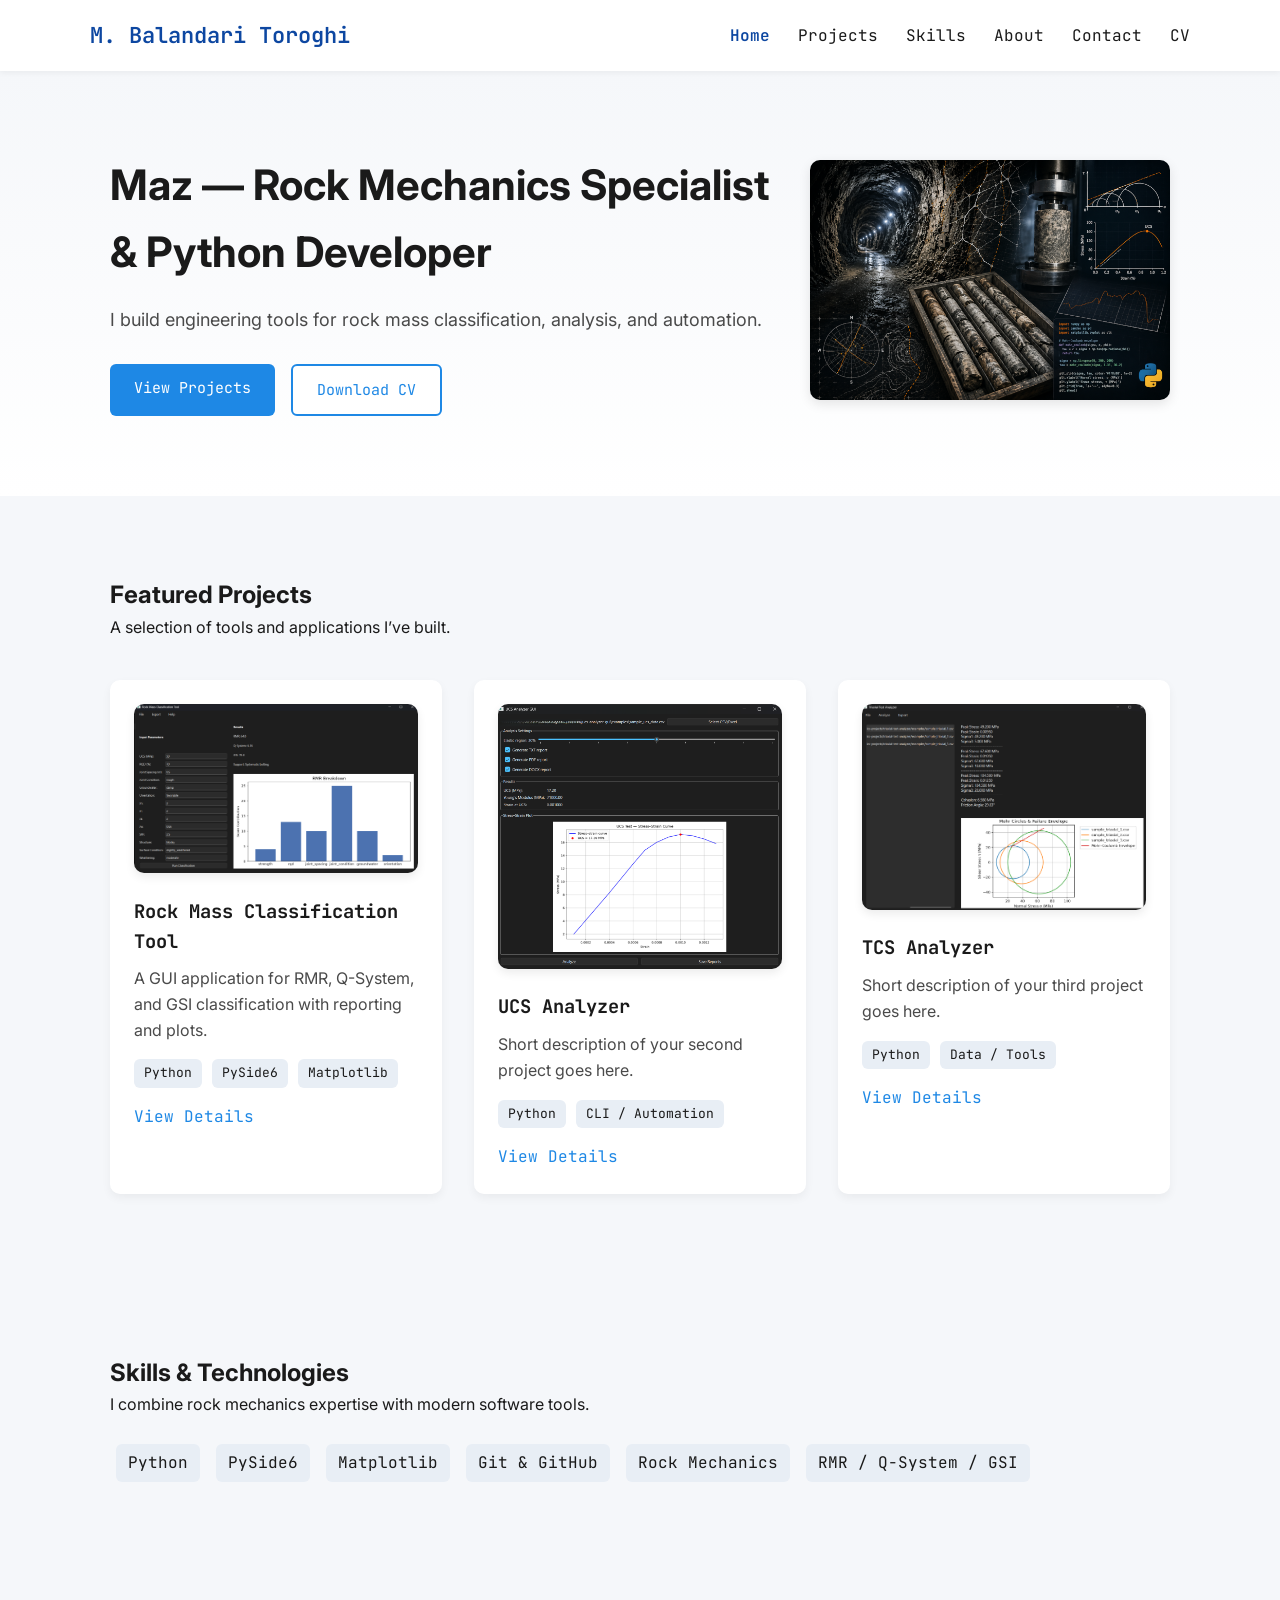
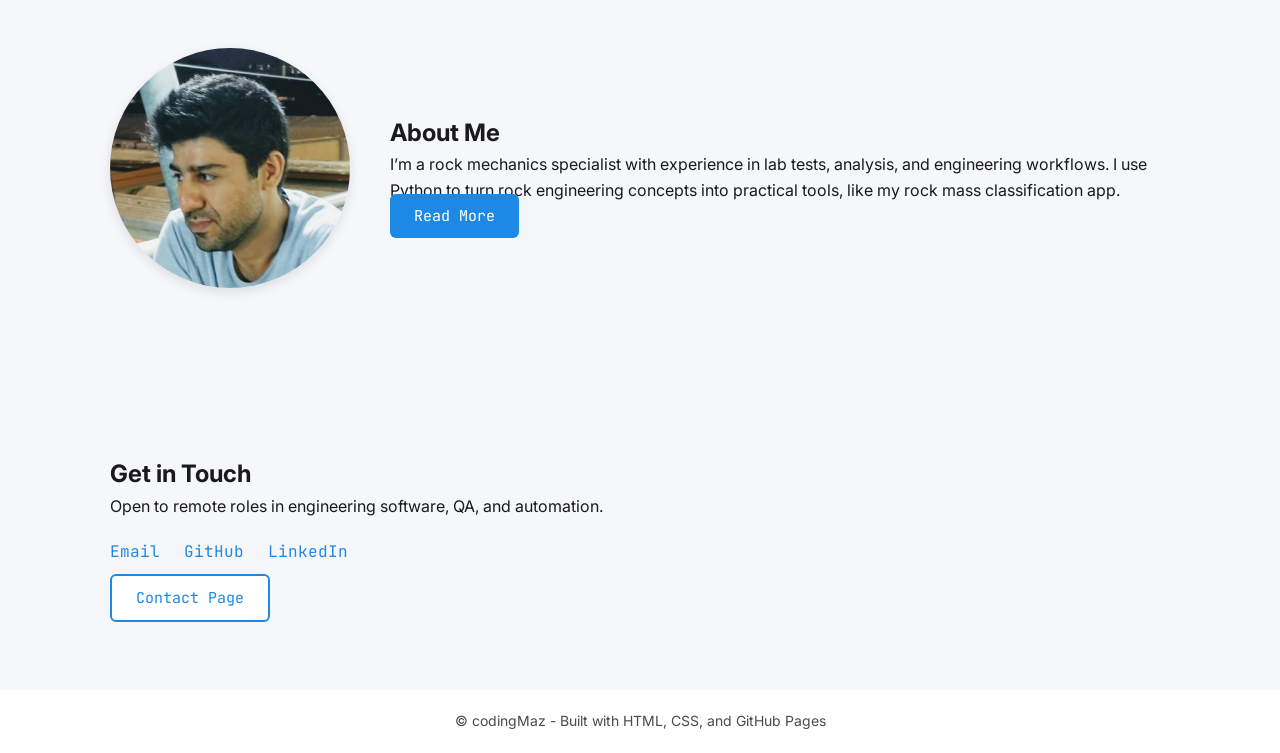
==== index.html @ 4ab01963 "add some imporovemnets" ====
<!DOCTYPE html>
<html lang="en">

<head>
    <meta charset="UTF-8" />
    <title>Maz - Portfolio</title>
    <meta name="viewport" content="width=device-width, initial-scale=1" />
    <meta name="description" content="Rock mechanics specialist & Python developer portfolio." />

    <meta name="author" content="M. Balandari Toroghi">
    <meta name="theme-color" content="#1E88E5">
    <meta property="og:type" content="website">
    <meta property="og:title" content="M. Balandari Toroghi - Portfolio">
    <meta property="og:description" content="Rock mechanics specialist & Python developer.">
    <meta property="og:image" content="assets/img/hero/hero-collage.png">


    <!-- Fonts (you can later move to CSS if you prefer) -->
    <link
        href="https://fonts.googleapis.com/css2?family=Inter:wght@400;600;700&family=JetBrains+Mono:wght@400;600&display=swap"
        rel="stylesheet" />

    <!-- Global stylesheet -->
    <link rel="stylesheet" href="assets/css/style.css" />
</head>

<body>

    <!-- NAVBAR -->
    <header class="navbar">
        <div class="container navbar-content">
            <div class="navbar-logo">M. Balandari Toroghi</div>
            <nav class="navbar-links">
                <a href="#hero" class="active">Home</a>
                <a href="#projects">Projects</a>
                <a href="#skills">Skills</a>
                <a href="#about">About</a>
                <a href="#contact">Contact</a>
                <a href="assets/cv/maz_cv.pdf" class="navbar-cv" target="_blank">CV</a>
            </nav>
        </div>
    </header>

    <main>

        <!-- HERO SECTION -->
        <section id="hero" class="section hero fade-in">
            <div class="container hero-content">
                <div class="hero-text">
                    <h1>Maz — Rock Mechanics Specialist & Python Developer</h1>
                    <p>
                        I build engineering tools for rock mass classification, analysis, and automation.
                    </p>
                    <div class="hero-buttons">
                        <a href="#projects" class="btn btn-primary">View Projects</a>
                        <a href="assets/cv/maz_cv.pdf" class="btn btn-secondary" target="_blank">Download CV</a>
                    </div>
                </div>
                <div class="hero-visual">
                    <img src="assets/img/hero/hero-collage.png" alt="Portfolio Hero Image" class="hero-image">
                </div>
            </div>
        </section>

        <!-- FEATURED PROJECTS -->
        <section id="projects" class="section projects fade-in">
            <div class="container">
                <h2>Featured Projects</h2>
                <p class="section-subtitle">
                    A selection of tools and applications I’ve built.
                </p>

                <div class="projects-grid">
                    <!-- Project 1 -->
                    <article class="project-card">
                        <div class="project-image">
                            <img src="assets/img/projects/rockmass-tool.png" alt="Rock Mass Tool Screenshot">
                        </div>
                        <h3>Rock Mass Classification Tool</h3>
                        <p>
                            A GUI application for RMR, Q-System, and GSI classification with reporting and plots.
                        </p>
                        <div class="project-tags">
                            <span>Python</span>
                            <span>PySide6</span>
                            <span>Matplotlib</span>
                        </div>
                        <a href="projects/rockmass-tool.html" class="project-link">View Details</a>
                    </article>

                    <!-- Project 2 -->
                    <article class="project-card">
                        <div class="project-image">
                            <img src="assets/img/projects/ucs-analyzer.png" alt="UCS Analyzer Screenshot">
                        </div>
                        <h3>UCS Analyzer</h3>
                        <p>
                            Short description of your second project goes here.
                        </p>
                        <div class="project-tags">
                            <span>Python</span>
                            <span>CLI / Automation</span>
                        </div>
                        <a href="projects/ucs-analyzer.html" class="project-link">View Details</a>
                    </article>

                    <!-- Project 3 -->
                    <article class="project-card">
                        <div class="project-image">
                            <img src="assets/img/projects/tcs-analyzer.png" alt="TCS Analyzer Screenshot">
                        </div>
                        <h3>TCS Analyzer</h3>
                        <p>
                            Short description of your third project goes here.
                        </p>
                        <div class="project-tags">
                            <span>Python</span>
                            <span>Data / Tools</span>
                        </div>
                        <a href="projects/tcs-analyzer.html" class="project-link">View Details</a>
                    </article>
                </div>
            </div>
        </section>

        <!-- SKILLS & TECHNOLOGIES -->
        <section id="skills" class="section skills fade-in">
            <div class="container">
                <h2>Skills & Technologies</h2>
                <p class="section-subtitle">
                    I combine rock mechanics expertise with modern software tools.
                </p>
                <div class="skills-tags">
                    <span>Python</span>
                    <span>PySide6</span>
                    <span>Matplotlib</span>
                    <span>Git & GitHub</span>
                    <span>Rock Mechanics</span>
                    <span>RMR / Q-System / GSI</span>
                </div>
            </div>
        </section>

        <!-- ABOUT TEASER -->
        <section id="about" class="section about-teaser fade-in">
            <div class="container about-content">
                <div class="about-photo">
                    <img src="assets/img/profile/profile-photo.png" alt="Maz Profile Photo" class="about-photo-img">
                </div>
                <div class="about-text">
                    <h2>About Me</h2>
                    <p>
                        I’m a rock mechanics specialist with experience in lab tests, analysis, and engineering
                        workflows.
                        I use Python to turn rock engineering concepts into practical tools, like my rock mass
                        classification app.
                    </p>
                    <a href="about/index.html" class="btn btn-primary">Read More</a>
                </div>
            </div>
        </section>

        <!-- CONTACT TEASER -->
        <section id="contact" class="section contact-teaser fade-in">
            <div class="container">
                <h2>Get in Touch</h2>
                <p>
                    Open to remote roles in engineering software, QA, and automation.
                </p>
                <div class="contact-links">
                    <a href="mailto:your.email@example.com">Email</a>
                    <a href="https://github.com/YOUR_USERNAME" target="_blank">GitHub</a>
                    <a href="https://www.linkedin.com/in/YOUR_LINKEDIN" target="_blank">LinkedIn</a>
                </div>
                <a href="contact/index.html" class="btn btn-secondary">Contact Page</a>
            </div>
        </section>

    </main>

    <!-- FOOTER -->
    <footer class="footer">
        <div class="container">
            <p>© codingMaz - Built with HTML, CSS, and GitHub Pages</p>
        </div>
    </footer>

</body>

</html>
---- assets/css/style.css ----
/* -----------------------------------------------------------
   GLOBAL DESIGN SYSTEM
   Fonts: Inter (UI), JetBrains Mono (developer accent)
   Colors: Clean engineering palette
----------------------------------------------------------- */

html {
    scroll-behavior: smooth;
}

:root {
    --color-primary: #1E88E5;
    --color-primary-dark: #0D47A1;
    --color-bg: #F5F7FA;
    --color-surface: #FFFFFF;
    --color-text: #1A1A1A;
    --color-text-light: #4A4A4A;
    --color-accent: #FFC107;

    --max-width: 1100px;
}

/* -----------------------------------------------------------
   GLOBAL RESET
----------------------------------------------------------- */

* {
    margin: 0;
    padding: 0;
    box-sizing: border-box;
}

body {
    font-family: 'Inter', sans-serif;
    background: var(--color-bg);
    color: var(--color-text);
    line-height: 1.6;
}

/* -----------------------------------------------------------
   LAYOUT HELPERS
----------------------------------------------------------- */

.container {
    max-width: var(--max-width);
    margin: 0 auto;
    padding: 0 20px;
}

.section {
    padding: 80px 0;
}

/* -----------------------------------------------------------
   NAVBAR
----------------------------------------------------------- */

.navbar {
    background: var(--color-surface);
    box-shadow: 0 2px 6px rgba(0, 0, 0, 0.05);
    position: sticky;
    top: 0;
    z-index: 100;
}

.navbar-content {
    display: flex;
    justify-content: space-between;
    align-items: center;
    padding: 18px 0;
}

.navbar-logo {
    font-family: 'JetBrains Mono', monospace;
    font-size: 22px;
    font-weight: 600;
    color: var(--color-primary-dark);
}

.navbar-links a {
    margin-left: 24px;
    text-decoration: none;
    font-family: 'JetBrains Mono', monospace;
    color: var(--color-text);
    transition: color 0.2s;
}

.navbar-links a:hover {
    color: var(--color-primary);
}

.navbar-links a.active {
    color: var(--color-primary-dark);
    font-weight: 600;
}

/* -----------------------------------------------------------
   HERO SECTION
----------------------------------------------------------- */

.hero {
    background: linear-gradient(180deg, #F5F7FA 0%, #FFFFFF 100%);
}

.hero-content {
    display: flex;
    align-items: center;
    justify-content: space-between;
    gap: 40px;
}

.hero-text h1 {
    font-size: 42px;
    font-weight: 700;
    margin-bottom: 20px;
}

.hero-text p {
    font-size: 18px;
    color: var(--color-text-light);
    margin-bottom: 30px;
}

.hero-buttons {
    display: flex;
    gap: 16px;
}

.hero-placeholder {
    width: 360px;
    height: 240px;
    background: #E0E4EA;
    border-radius: 10px;
    display: flex;
    align-items: center;
    justify-content: center;
    font-family: 'JetBrains Mono', monospace;
    color: var(--color-text-light);
}

/* -----------------------------------------------------------
   BUTTONS
----------------------------------------------------------- */

.btn {
    padding: 12px 24px;
    border-radius: 6px;
    font-family: 'JetBrains Mono', monospace;
    text-decoration: none;
    font-size: 15px;
    transition: background 0.2s, color 0.2s;
}

.btn-primary {
    background: var(--color-primary);
    color: white;
}

.btn-primary:hover {
    background: var(--color-primary-dark);
}

.btn-secondary {
    background: white;
    border: 2px solid var(--color-primary);
    color: var(--color-primary);
}

.btn-secondary:hover {
    background: var(--color-primary);
    color: white;
}

/* -----------------------------------------------------------
   PROJECTS SECTION
----------------------------------------------------------- */

.projects-grid {
    display: grid;
    grid-template-columns: repeat(3, 1fr);
    gap: 32px;
    margin-top: 40px;
}

.project-card {
    background: var(--color-surface);
    padding: 24px;
    border-radius: 10px;
    box-shadow: 0 4px 10px rgba(0, 0, 0, 0.05);
    transition: transform 0.2s;
}

.project-card:hover {
    transform: translateY(-4px);
}

.project-card h3 {
    font-family: 'JetBrains Mono', monospace;
    margin: 16px 0 10px;
}

.project-card p {
    color: var(--color-text-light);
    margin-bottom: 16px;
}

.project-tags span {
    display: inline-block;
    background: #E8EEF5;
    padding: 4px 10px;
    border-radius: 6px;
    font-family: 'JetBrains Mono', monospace;
    font-size: 13px;
    margin-right: 6px;
    margin-bottom: 6px;
}

.project-link {
    display: inline-block;
    margin-top: 10px;
    font-family: 'JetBrains Mono', monospace;
    color: var(--color-primary);
    text-decoration: none;
}

.project-link:hover {
    color: var(--color-primary-dark);
}

/* -----------------------------------------------------------
   SKILLS SECTION
----------------------------------------------------------- */

.skills-tags {
    margin-top: 20px;
}

.skills-tags span {
    display: inline-block;
    background: #E8EEF5;
    padding: 6px 12px;
    border-radius: 6px;
    font-family: 'JetBrains Mono', monospace;
    margin: 6px;
}

/* -----------------------------------------------------------
   ABOUT TEASER
----------------------------------------------------------- */

.about-content {
    display: flex;
    align-items: center;
    gap: 40px;
}

.about-placeholder {
    width: 180px;
    height: 180px;
    background: #E0E4EA;
    border-radius: 50%;
    display: flex;
    align-items: center;
    justify-content: center;
    font-family: 'JetBrains Mono', monospace;
    color: var(--color-text-light);
}

/* -----------------------------------------------------------
   CONTACT SECTION
----------------------------------------------------------- */

.contact-links {
    margin: 20px 0;
}

.contact-links a {
    margin-right: 20px;
    font-family: 'JetBrains Mono', monospace;
    color: var(--color-primary);
    text-decoration: none;
}

.contact-links a:hover {
    color: var(--color-primary-dark);
}

/* -----------------------------------------------------------
   FOOTER
----------------------------------------------------------- */

.footer {
    background: var(--color-surface);
    padding: 20px 0;
    text-align: center;
    color: var(--color-text-light);
    font-size: 14px;
}

.project-layout {
    display: flex;
    gap: 40px;
    align-items: flex-start;
}

.project-main {
    flex: 2;
}

.project-side {
    flex: 1;
}

.project-list {
    margin-top: 10px;
    margin-bottom: 20px;
    padding-left: 20px;
}

.project-list li {
    margin-bottom: 6px;
}

.project-image-large {
    margin-bottom: 20px;
}

.code-block {
    background: #1E1E1E;
    color: #F5F5F5;
    padding: 12px 16px;
    border-radius: 8px;
    font-family: 'JetBrains Mono', monospace;
    font-size: 14px;
    overflow-x: auto;
}

.about-layout {
    display: flex;
    gap: 40px;
    align-items: flex-start;
}

.about-photo-large {
    flex: 1;
}

.about-text-full {
    flex: 2;
}

.about-photo-large .about-placeholder {
    width: 240px;
    height: 240px;
    background: #E0E4EA;
    border-radius: 50%;
    display: flex;
    align-items: center;
    justify-content: center;
    font-family: 'JetBrains Mono', monospace;
    color: var(--color-text-light);
    margin-bottom: 20px;
}

.contact-layout {
    display: flex;
    gap: 40px;
    align-items: flex-start;
}

.contact-info {
    flex: 2;
}

.contact-visual {
    flex: 1;
}

.contact-placeholder {
    width: 240px;
    height: 240px;
    background: #E0E4EA;
    border-radius: 10px;
    display: flex;
    align-items: center;
    justify-content: center;
    font-family: 'JetBrains Mono', monospace;
    color: var(--color-text-light);
}

.contact-links-large {
    margin: 20px 0;
}

.contact-item {
    display: block;
    margin-bottom: 12px;
    font-family: 'JetBrains Mono', monospace;
    color: var(--color-primary);
    text-decoration: none;
}

.contact-item:hover {
    color: var(--color-primary-dark);
}

.contact-label {
    font-weight: 600;
    margin-right: 6px;
}

.project-image img,
.project-image-large {
    width: 100%;
    border-radius: 10px;
    box-shadow: 0 4px 10px rgba(0, 0, 0, 0.08);
    object-fit: cover;
}

.hero-image {
    width: 360px;
    border-radius: 10px;
    box-shadow: 0 4px 12px rgba(0, 0, 0, 0.1);
}

.about-photo-img {
    width: 240px;
    height: 240px;
    border-radius: 50%;
    object-fit: cover;
    box-shadow: 0 4px 12px rgba(0, 0, 0, 0.1);
}

.fade-in {
    opacity: 0;
    transform: translateY(10px);
    animation: fadeIn 0.6s ease forwards;
}

@keyframes fadeIn {
    to {
        opacity: 1;
        transform: translateY(0);
    }
}


/* -----------------------------------------------------------
   RESPONSIVE DESIGN — FIXED ABOUT & CONTACT TEXT ALIGNMENT
----------------------------------------------------------- */

/* TABLET BREAKPOINT */
@media (max-width: 900px) {

    .container {
        padding: 0 16px;
    }

    /* Navbar */
    .navbar-content {
        flex-direction: column;
        align-items: flex-start;
        gap: 12px;
    }

    .navbar-links a {
        margin-left: 0;
        margin-right: 16px;
    }

    /* Hero section */
    .hero-content {
        flex-direction: column;
        text-align: center;
    }

    .hero-buttons {
        justify-content: center;
    }

    .hero-image,
    .hero-placeholder {
        width: 100%;
        max-width: 420px;
    }

    /* Projects grid */
    .projects-grid {
        grid-template-columns: repeat(2, 1fr);
    }

    /* ABOUT PAGE FIX */
    .about-layout {
        flex-direction: column;
        align-items: center;
    }

    .about-photo-img,
    .about-placeholder {
        margin: 0 auto;
    }

    .about-text-full {
        text-align: left;
        /* FIX: readable paragraphs */
        width: 100%;
        /* FIX: full width on mobile */
        margin-top: 20px;
    }

    /* CONTACT PAGE FIX */
    .contact-layout {
        flex-direction: column;
        align-items: center;
    }

    .contact-info {
        text-align: left;
        /* FIX: readable text */
        width: 100%;
        /* FIX: full width */
        margin-top: 20px;
    }

    .contact-links-large {
        text-align: left;
        /* FIX: left-align links */
    }

    .contact-placeholder {
        margin: 0 auto;
    }

    /* HOMEPAGE ABOUT TEASER FIX */
    .about-teaser .about-content {
        flex-direction: column;
        align-items: center;
        text-align: left;
        /* FIX: readable text */
    }

    .about-teaser .about-text {
        width: 100%;
        /* FIX: full width text */
        margin-top: 20px;
    }

    .about-teaser .about-placeholder {
        margin: 0 auto;
        /* center the photo */
    }

    .about-teaser .btn {
        display: inline-block;
        margin-top: 20px;
    }

    /* PROJECT DETAIL PAGE FIX */
    .project-layout {
        flex-direction: column;
        align-items: center;
        /* center screenshot */
    }

    .project-main {
        width: 100%;
        /* full width text */
        text-align: left;
        /* readable paragraphs */
        margin-top: 20px;
    }

    .project-side {
        width: 100%;
        /* full width meta section */
        text-align: left;
        margin-top: 20px;
    }

    .project-image-large {
        width: 100%;
        max-width: 420px;
        /* keep screenshot reasonable */
        margin: 0 auto 20px auto;
        /* center screenshot */
    }

    .project-meta h3 {
        margin-top: 20px;
    }

    .project-meta p {
        margin-bottom: 10px;
    }

    /* HOMEPAGE CONTACT TEASER FIX */
    .contact-teaser .container {
        text-align: left;
    }

    .contact-teaser .contact-links {
        text-align: left;
    }

    .contact-teaser .btn {
        display: inline-block;
        margin-top: 20px;
    }

    .contact-teaser {
        display: flex;
        flex-direction: column;
        align-items: center;
    }


}

/* MOBILE BREAKPOINT */
@media (max-width: 600px) {

    .section {
        padding: 50px 0;
    }

    /* Hero text */
    .hero-text h1 {
        font-size: 32px;
    }

    .hero-text p {
        font-size: 16px;
    }

    /* Projects grid becomes 1 column */
    .projects-grid {
        grid-template-columns: 1fr;
    }

    /* Buttons */
    .btn {
        padding: 10px 20px;
        font-size: 14px;
    }

    /* Project page layout */
    .project-layout {
        flex-direction: column;
    }

    .project-image-large {
        margin-bottom: 20px;
    }

    /* Contact links */
    .contact-item {
        font-size: 14px;
    }

    /* PROJECT DETAIL PAGE — MOBILE TWEAKS */
    .project-main h2 {
        font-size: 22px;
    }

    .project-main p,
    .project-list li {
        font-size: 15px;
    }

    .project-meta h3 {
        font-size: 18px;
    }

    .project-meta p {
        font-size: 15px;
    }

}
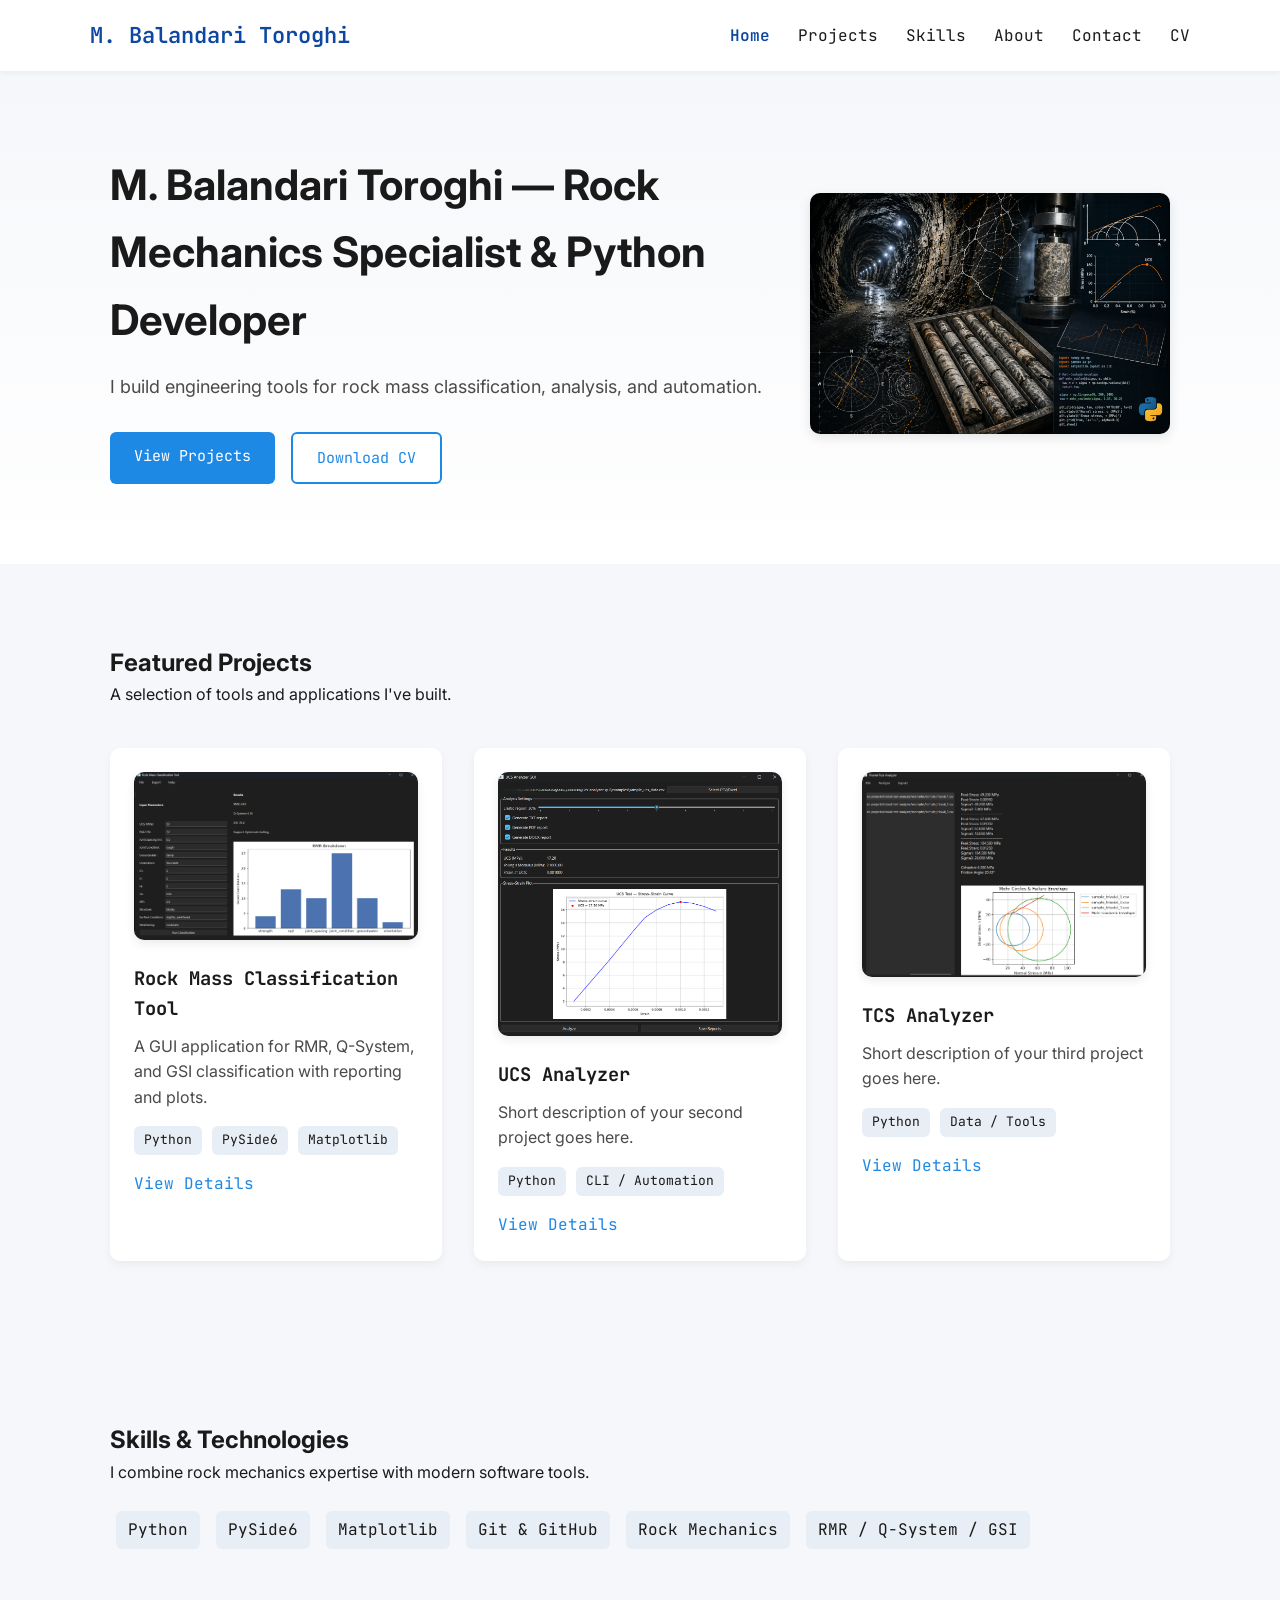
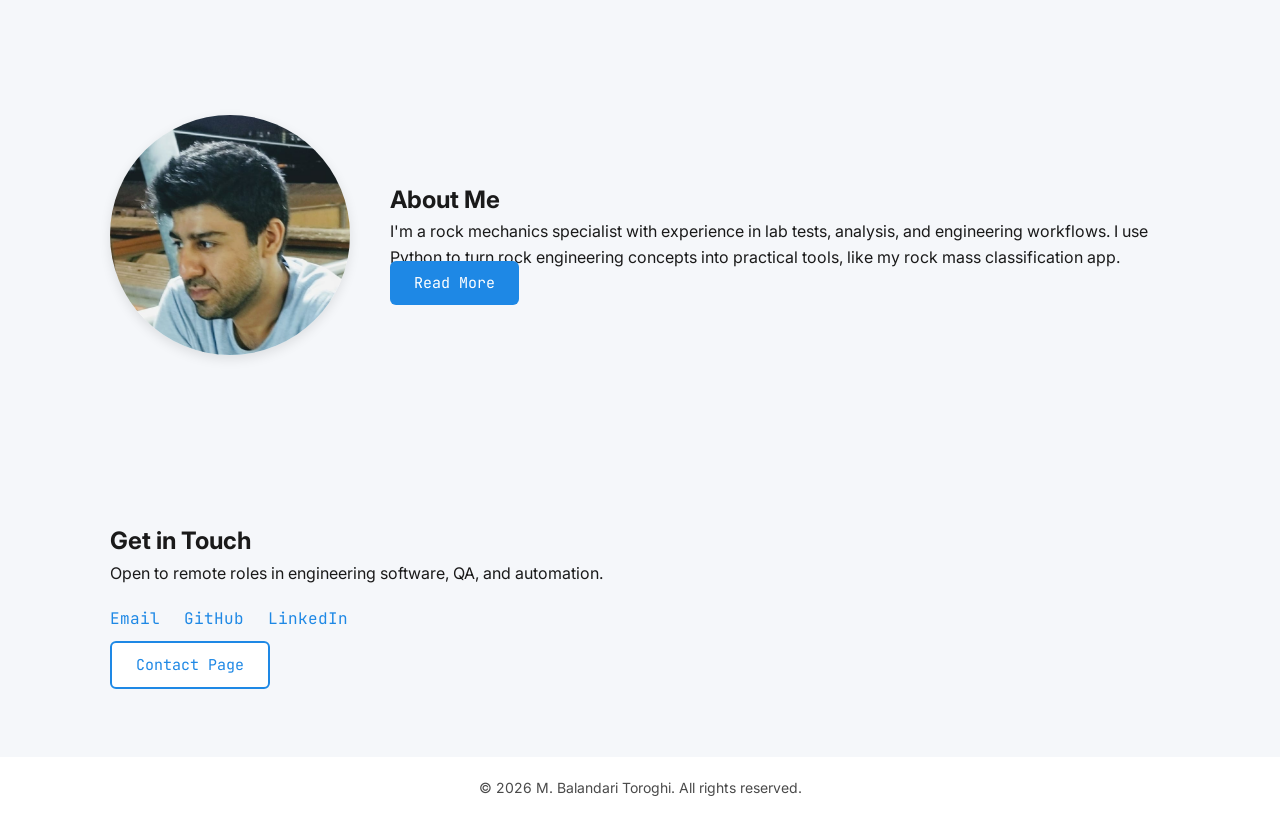
==== commit 77508ecd: "add some tweaks to improve portfolio" ====
--- a/index.html
+++ b/index.html
@@ -3,7 +3,7 @@
 
 <head>
     <meta charset="UTF-8" />
-    <title>Maz - Portfolio</title>
+    <title>Portfolio | M. Balandari Toroghi</title>
     <meta name="viewport" content="width=device-width, initial-scale=1" />
     <meta name="description" content="Rock mechanics specialist & Python developer portfolio." />
 
@@ -36,7 +36,7 @@
                 <a href="#skills">Skills</a>
                 <a href="#about">About</a>
                 <a href="#contact">Contact</a>
-                <a href="assets/cv/maz_cv.pdf" class="navbar-cv" target="_blank">CV</a>
+                <a href="assets/cv/CV_Balandari_Toroghi.pdf" class="navbar-cv" target="_blank">CV</a>
             </nav>
         </div>
     </header>
@@ -47,13 +47,14 @@
         <section id="hero" class="section hero fade-in">
             <div class="container hero-content">
                 <div class="hero-text">
-                    <h1>Maz — Rock Mechanics Specialist & Python Developer</h1>
+                    <h1>M. Balandari Toroghi — Rock Mechanics Specialist & Python Developer</h1>
                     <p>
                         I build engineering tools for rock mass classification, analysis, and automation.
                     </p>
                     <div class="hero-buttons">
                         <a href="#projects" class="btn btn-primary">View Projects</a>
-                        <a href="assets/cv/maz_cv.pdf" class="btn btn-secondary" target="_blank">Download CV</a>
+                        <a href="assets/cv/CV_Balandari_Toroghi.pdf" class="btn btn-secondary" target="_blank">Download
+                            CV</a>
                     </div>
                 </div>
                 <div class="hero-visual">
@@ -67,7 +68,7 @@
             <div class="container">
                 <h2>Featured Projects</h2>
                 <p class="section-subtitle">
-                    A selection of tools and applications I’ve built.
+                    A selection of tools and applications I've built.
                 </p>
 
                 <div class="projects-grid">
@@ -150,7 +151,7 @@
                 <div class="about-text">
                     <h2>About Me</h2>
                     <p>
-                        I’m a rock mechanics specialist with experience in lab tests, analysis, and engineering
+                        I'm a rock mechanics specialist with experience in lab tests, analysis, and engineering
                         workflows.
                         I use Python to turn rock engineering concepts into practical tools, like my rock mass
                         classification app.
@@ -181,7 +182,10 @@
     <!-- FOOTER -->
     <footer class="footer">
         <div class="container">
-            <p>© codingMaz - Built with HTML, CSS, and GitHub Pages</p>
+            <p>&copy;
+                <script>document.write(new Date().getFullYear())</script>
+                M. Balandari Toroghi. All rights reserved.
+            </p>
         </div>
     </footer>
 
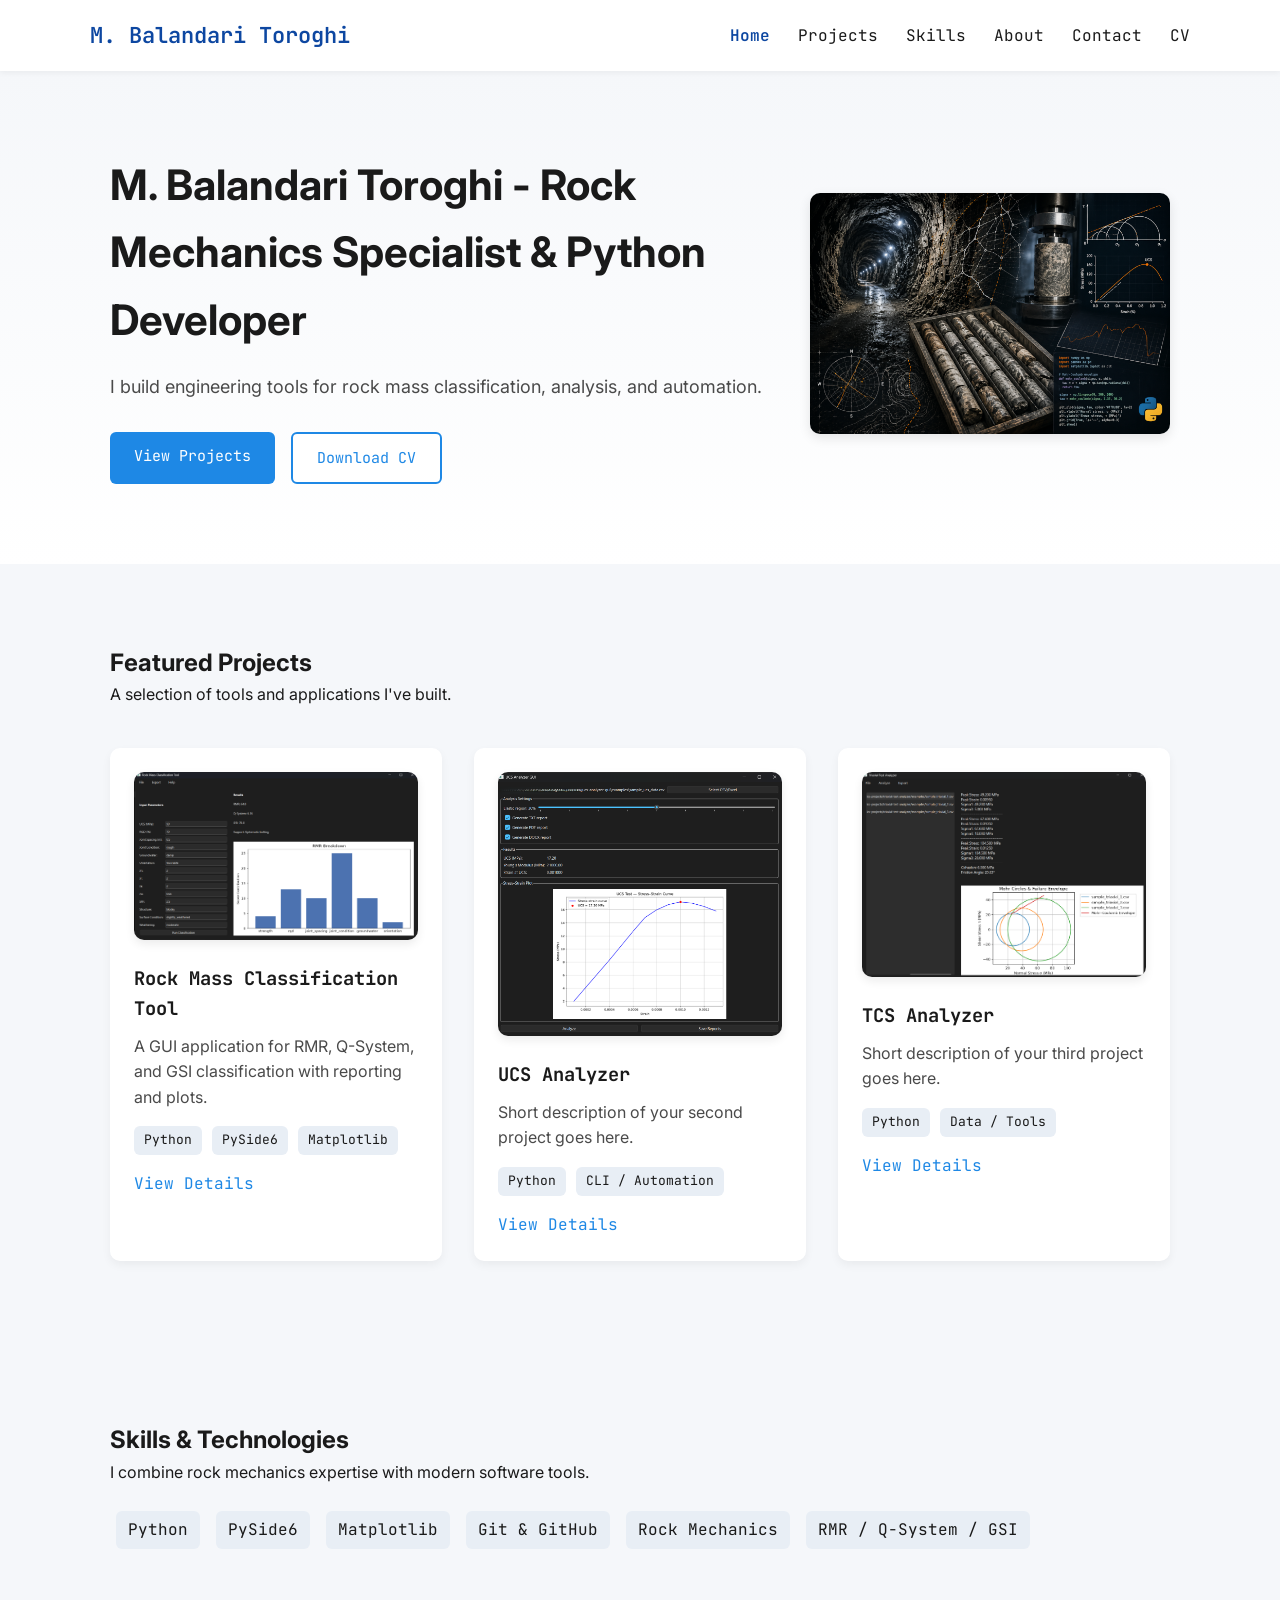
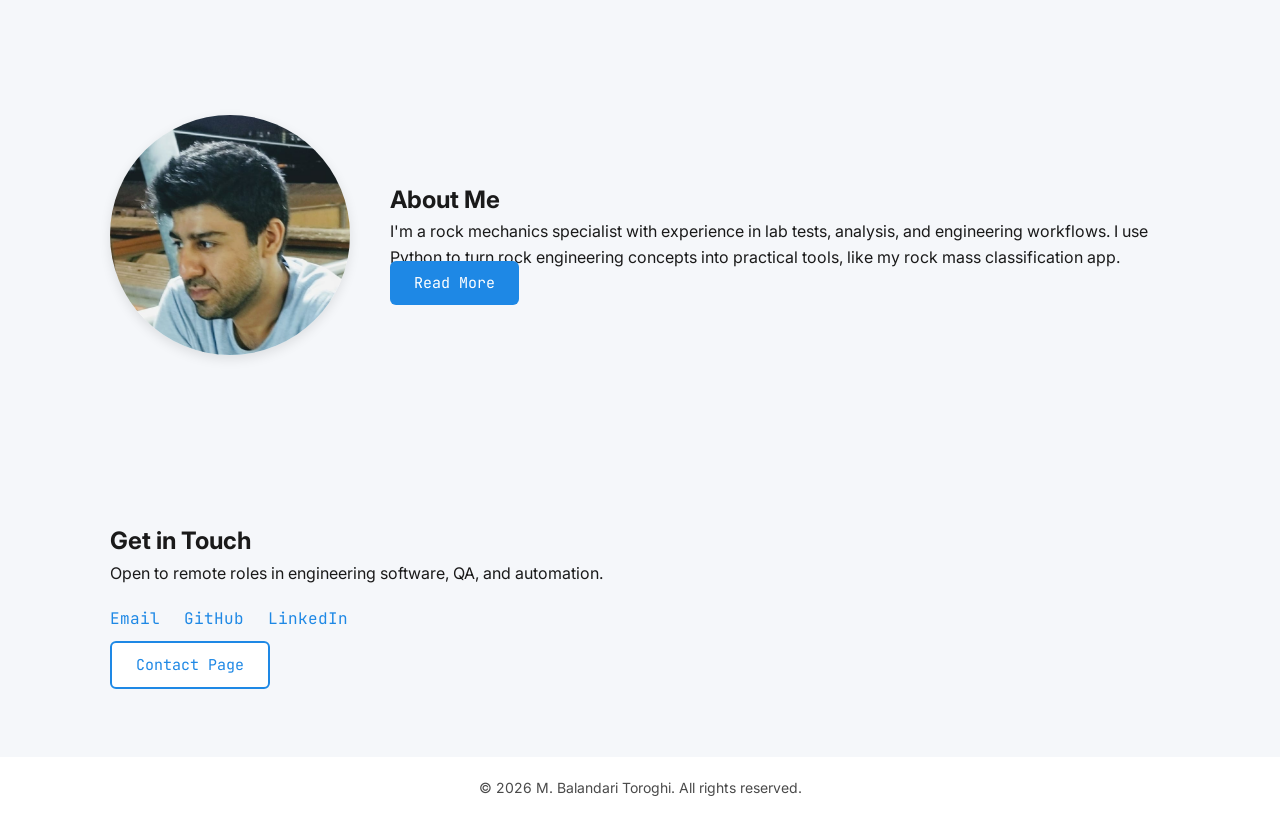
==== commit 99ce7cc8: "fix the hero text" ====
--- a/index.html
+++ b/index.html
@@ -47,7 +47,7 @@
         <section id="hero" class="section hero fade-in">
             <div class="container hero-content">
                 <div class="hero-text">
-                    <h1>M. Balandari Toroghi — Rock Mechanics Specialist & Python Developer</h1>
+                    <h1>M. Balandari Toroghi - Rock Mechanics Specialist & Python Developer</h1>
                     <p>
                         I build engineering tools for rock mass classification, analysis, and automation.
                     </p>
@@ -169,9 +169,9 @@
                     Open to remote roles in engineering software, QA, and automation.
                 </p>
                 <div class="contact-links">
-                    <a href="mailto:your.email@example.com">Email</a>
-                    <a href="https://github.com/YOUR_USERNAME" target="_blank">GitHub</a>
-                    <a href="https://www.linkedin.com/in/YOUR_LINKEDIN" target="_blank">LinkedIn</a>
+                    <a href="mailto:m.balandari.toroghi@gmail.com">Email</a>
+                    <a href="https://github.com/mbalandari" target="_blank">GitHub</a>
+                    <a href="https://www.linkedin.com/in/mbalandari" target="_blank">LinkedIn</a>
                 </div>
                 <a href="contact/index.html" class="btn btn-secondary">Contact Page</a>
             </div>
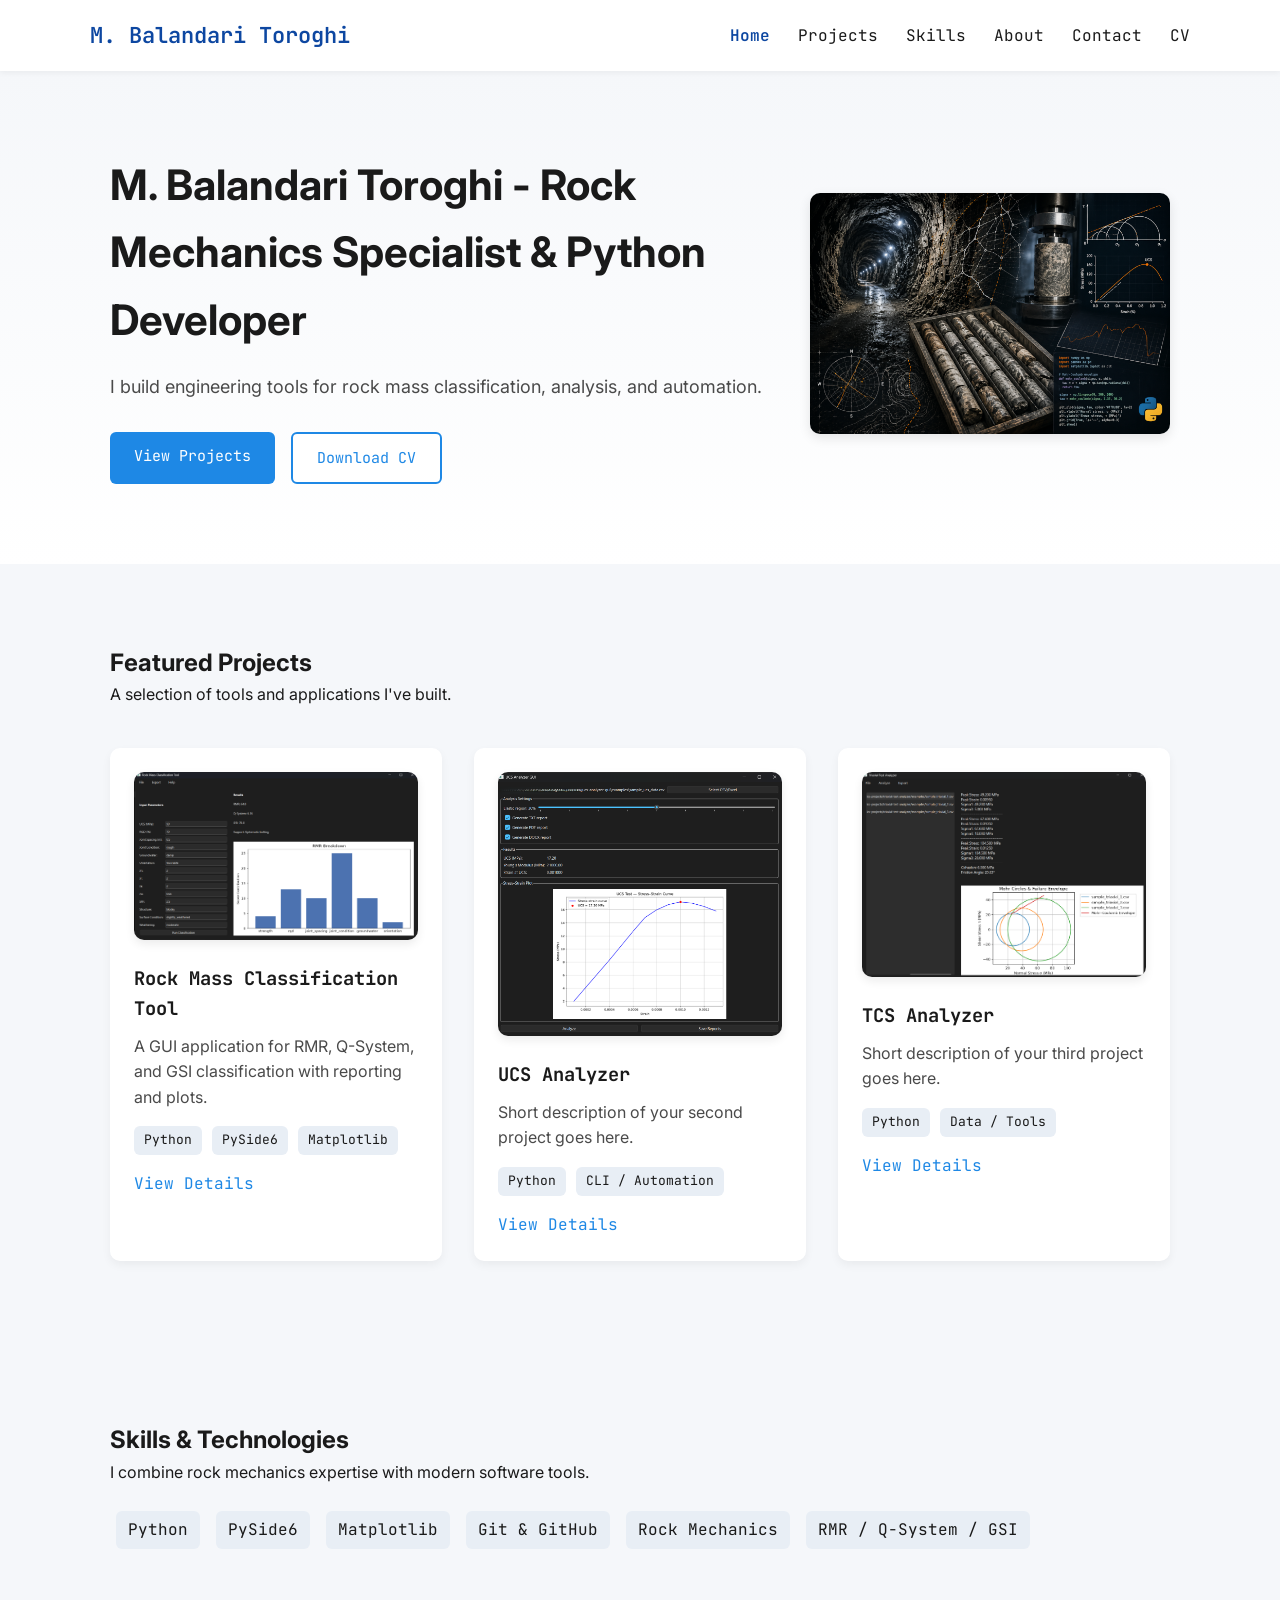
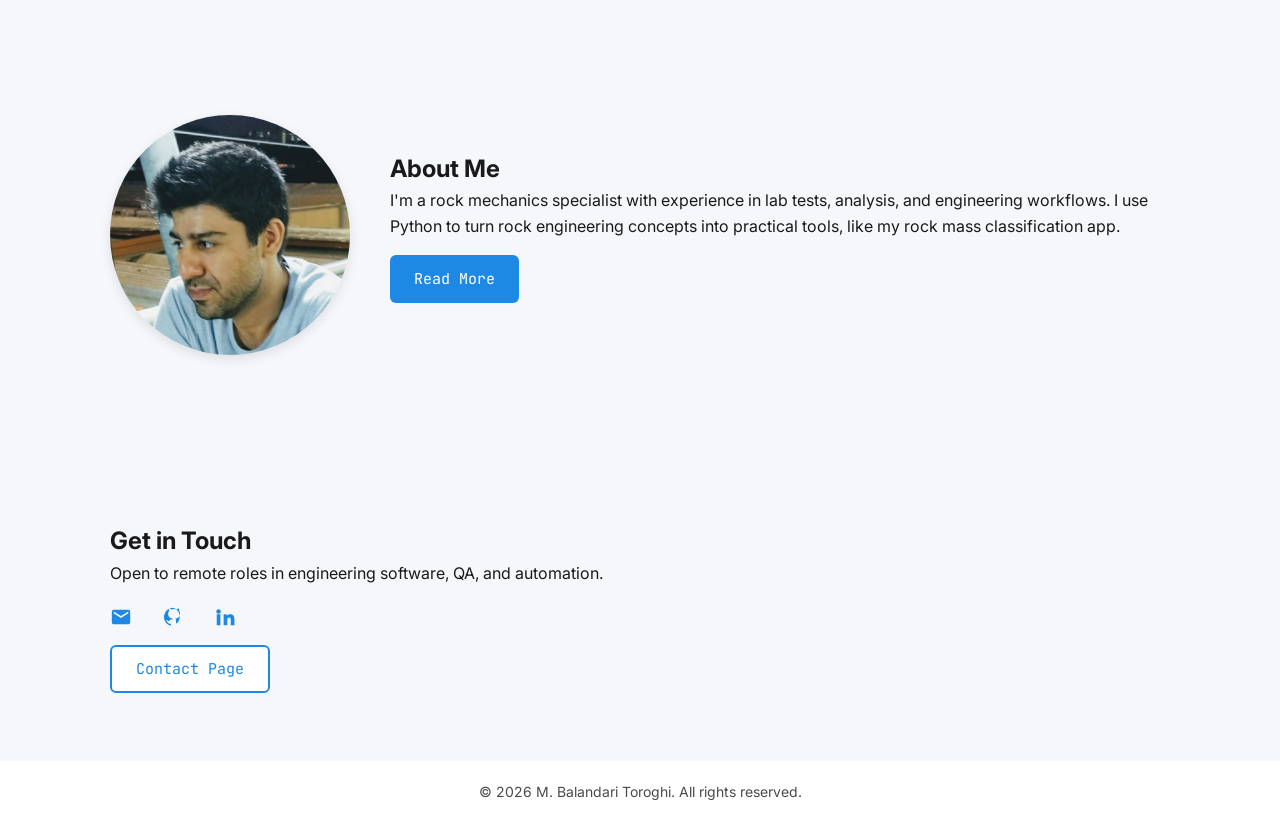
==== commit dfc64169: "add icons for contact" ====
--- a/index.html
+++ b/index.html
@@ -6,6 +6,7 @@
     <title>Portfolio | M. Balandari Toroghi</title>
     <meta name="viewport" content="width=device-width, initial-scale=1" />
     <meta name="description" content="Rock mechanics specialist & Python developer portfolio." />
+    <link rel="icon" type="image/svg+xml" href="assets/img/favicon.svg">
 
     <meta name="author" content="M. Balandari Toroghi">
     <meta name="theme-color" content="#1E88E5">
@@ -169,9 +170,33 @@
                     Open to remote roles in engineering software, QA, and automation.
                 </p>
                 <div class="contact-links">
-                    <a href="mailto:m.balandari.toroghi@gmail.com">Email</a>
-                    <a href="https://github.com/mbalandari" target="_blank">GitHub</a>
-                    <a href="https://www.linkedin.com/in/mbalandari" target="_blank">LinkedIn</a>
+                    <a href="mailto:m.balandari.toroghi@gmail.com"><svg class="icon" viewBox="0 0 24 24">
+                            <path fill="currentColor" d="M20 4H4a2 2 0 0 0-2 2v12a2 
+  2 0 0 0 2 2h16a2 2 0 0 0 2-2V6a2 
+  2 0 0 0-2-2zm0 4-8 5-8-5V6l8 5 8-5z" />
+                        </svg>
+                    </a>
+                    <a href="https://github.com/mbalandari" target="_blank"><svg class="icon" viewBox="0 0 24 24">
+                            <path fill="currentColor" d="M12 2a10 10 0 0 0-3 19.5c.5.1.7-.2.7-.5v-1.7c-3 
+  .7-3.7-1.8-3.7-1.8-.5-1.2-1.2-1.5-1.2-1.5-1-.7.1-.7.1-.7 
+  1.2.1 1.8 1.2 1.8 1.2 1 .1 1.5-.7 1.5-.7.9-1.5 
+  2.5-1.1 3-.8.1-.7.4-1.1.7-1.4-2.5-.3-5.2-1.2-5.2-5.5 
+  0-1.1.4-2 1.1-2.7-.1-.3-.5-1.3.1-2.7 0 0 .9-.3 
+  2.8 1a9.4 9.4 0 0 1 5 0c1.9-1.3 2.8-1 2.8-1 
+  .6 1.4.2 2.4.1 2.7.7.7 1.1 1.6 1.1 2.7 
+  0 4.3-2.7 5.2-5.2 5.5.4.3.8 1 .8 2v3c0 
+  .3.2.6.7.5A10 10 0 0 0 12 2z" />
+                        </svg>
+                    </a>
+                    <a href="https://www.linkedin.com/in/mbalandari" target="_blank"><svg class="icon"
+                            viewBox="0 0 24 24">
+                            <path fill="currentColor" d="M4.98 3.5a2.5 2.5 0 1 1 0 
+  5 2.5 2.5 0 0 1 0-5zM3 8.98h4v12H3v-12zm7 
+  0h3.8v1.7h.1c.5-.9 1.8-1.8 3.7-1.8 4 0 
+  4.7 2.6 4.7 6v6h-4v-5.3c0-1.3 0-3-1.8-3s-2 
+  1.4-2 2.9v5.4h-4v-12z" />
+                        </svg>
+                    </a>
                 </div>
                 <a href="contact/index.html" class="btn btn-secondary">Contact Page</a>
             </div>
--- a/assets/css/style.css
+++ b/assets/css/style.css
@@ -444,6 +444,71 @@
     }
 }
 
+.about-text,
+.about-text-full {
+    margin-bottom: 24px;
+    /* gives breathing room before the button */
+}
+
+.about-teaser .btn,
+.about-text-full .btn {
+    margin-top: 16px;
+    /* ensures button never touches text */
+    display: inline-block;
+}
+
+.contact-illustration {
+    width: 100%;
+    display: flex;
+    justify-content: center;
+    margin-bottom: 30px;
+}
+
+.contact-image {
+    width: 100%;
+    max-width: 600px;
+    border-radius: 10px;
+    display: block;
+    box-shadow: 0 4px 12px rgba(0, 0, 0, 0.15);
+}
+
+.icon-wrapper {
+    width: 36px;
+    height: 36px;
+    display: flex;
+    align-items: center;
+    justify-content: center;
+    border-radius: 8px;
+    background: #1E88E5;
+    /* your primary blue */
+    transition: background 0.3s ease, transform 0.2s ease;
+}
+
+.icon {
+    width: 22px;
+    height: 22px;
+    fill: #fff;
+}
+
+.icon-wrapper:hover {
+    background: #1565C0;
+    /* darker blue */
+    transform: translateY(-3px);
+}
+
+.icon-wrapper.email {
+    background: #1E88E5;
+}
+
+.icon-wrapper.github {
+    background: #1565C0;
+}
+
+.icon-wrapper.linkedin {
+    background: #1E88E5;
+}
+
+
 
 /* -----------------------------------------------------------
    RESPONSIVE DESIGN — FIXED ABOUT & CONTACT TEXT ALIGNMENT
@@ -675,4 +740,20 @@
         font-size: 15px;
     }
 
+    .about-text,
+    .about-text-full {
+        margin-bottom: 28px;
+        /* extra spacing for small screens */
+    }
+
+    .about-teaser .btn,
+    .about-text-full .btn {
+        margin-top: 20px;
+    }
+
+    .contact-image {
+        max-width: 100%;
+        margin-bottom: 20px;
+    }
+
 }
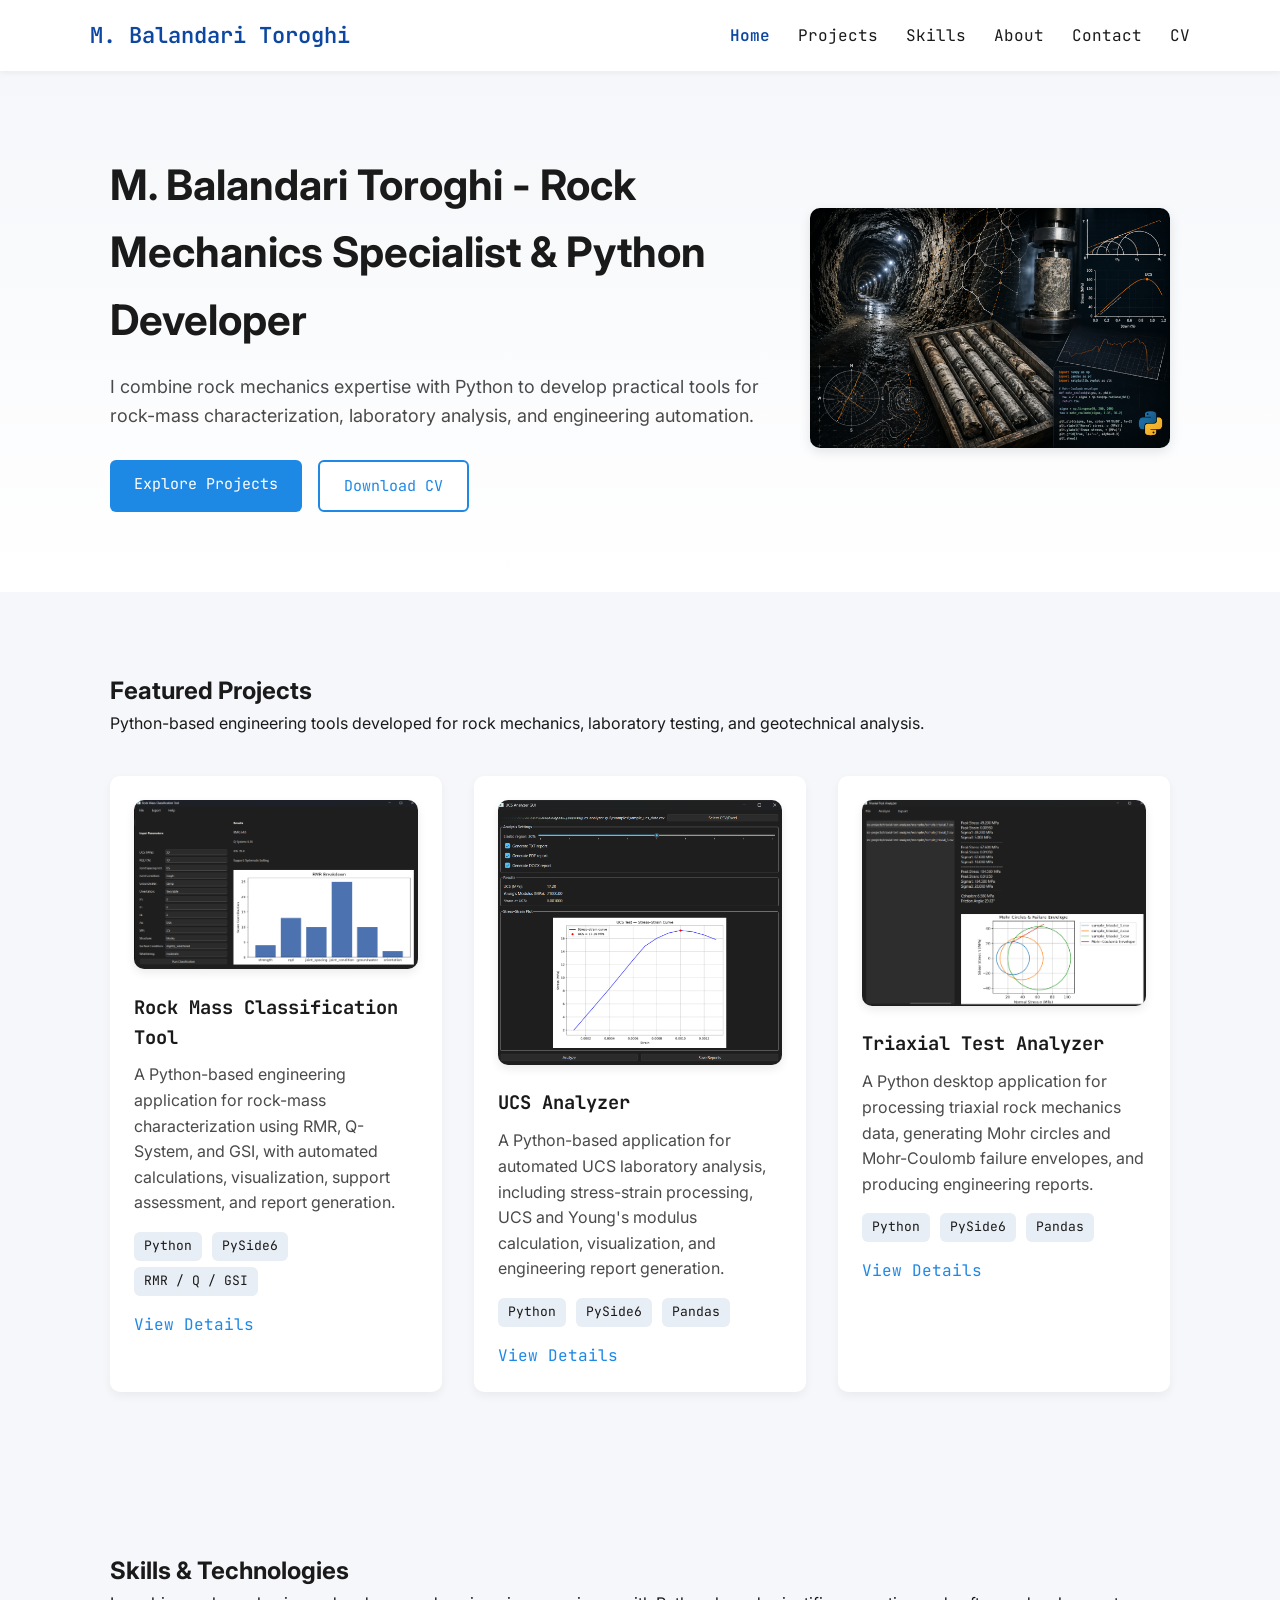
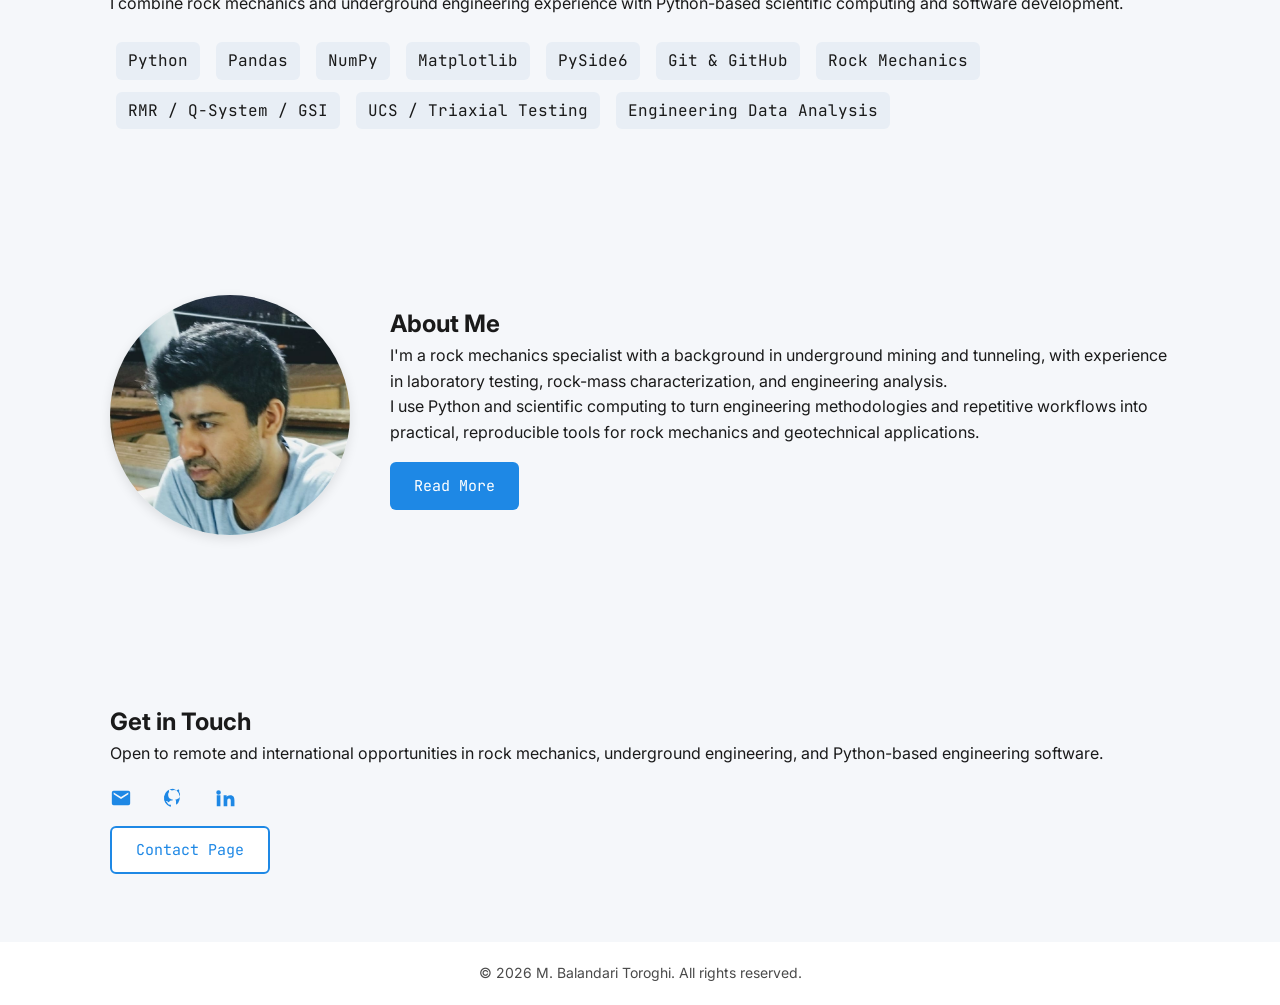
==== commit e4faf186: "enhance homepage wording" ====
--- a/index.html
+++ b/index.html
@@ -50,10 +50,11 @@
                 <div class="hero-text">
                     <h1>M. Balandari Toroghi - Rock Mechanics Specialist & Python Developer</h1>
                     <p>
-                        I build engineering tools for rock mass classification, analysis, and automation.
+                        I combine rock mechanics expertise with Python to develop practical tools for rock-mass
+                        characterization, laboratory analysis, and engineering automation.
                     </p>
                     <div class="hero-buttons">
-                        <a href="#projects" class="btn btn-primary">View Projects</a>
+                        <a href="#projects" class="btn btn-primary">Explore Projects</a>
                         <a href="assets/cv/CV_Balandari_Toroghi.pdf" class="btn btn-secondary" target="_blank">Download
                             CV</a>
                     </div>
@@ -69,7 +70,8 @@
             <div class="container">
                 <h2>Featured Projects</h2>
                 <p class="section-subtitle">
-                    A selection of tools and applications I've built.
+                    Python-based engineering tools developed for rock mechanics, laboratory testing, and geotechnical
+                    analysis.
                 </p>
 
                 <div class="projects-grid">
@@ -80,12 +82,14 @@
                         </div>
                         <h3>Rock Mass Classification Tool</h3>
                         <p>
-                            A GUI application for RMR, Q-System, and GSI classification with reporting and plots.
+                            A Python-based engineering application for rock-mass characterization using RMR, Q-System,
+                            and GSI, with automated calculations, visualization, support assessment, and report
+                            generation.
                         </p>
                         <div class="project-tags">
                             <span>Python</span>
                             <span>PySide6</span>
-                            <span>Matplotlib</span>
+                            <span>RMR / Q / GSI</span>
                         </div>
                         <a href="projects/rockmass-tool.html" class="project-link">View Details</a>
                     </article>
@@ -97,11 +101,14 @@
                         </div>
                         <h3>UCS Analyzer</h3>
                         <p>
-                            Short description of your second project goes here.
+                            A Python-based application for automated UCS laboratory analysis, including stress-strain
+                            processing, UCS and Young's modulus calculation, visualization, and engineering report
+                            generation.
                         </p>
                         <div class="project-tags">
                             <span>Python</span>
-                            <span>CLI / Automation</span>
+                            <span>PySide6</span>
+                            <span>Pandas</span>
                         </div>
                         <a href="projects/ucs-analyzer.html" class="project-link">View Details</a>
                     </article>
@@ -111,13 +118,15 @@
                         <div class="project-image">
                             <img src="assets/img/projects/tcs-analyzer.png" alt="TCS Analyzer Screenshot">
                         </div>
-                        <h3>TCS Analyzer</h3>
+                        <h3>Triaxial Test Analyzer</h3>
                         <p>
-                            Short description of your third project goes here.
+                            A Python desktop application for processing triaxial rock mechanics data, generating Mohr
+                            circles and Mohr-Coulomb failure envelopes, and producing engineering reports.
                         </p>
                         <div class="project-tags">
                             <span>Python</span>
-                            <span>Data / Tools</span>
+                            <span>PySide6</span>
+                            <span>Pandas</span>
                         </div>
                         <a href="projects/tcs-analyzer.html" class="project-link">View Details</a>
                     </article>
@@ -130,15 +139,20 @@
             <div class="container">
                 <h2>Skills & Technologies</h2>
                 <p class="section-subtitle">
-                    I combine rock mechanics expertise with modern software tools.
+                    I combine rock mechanics and underground engineering experience with Python-based scientific
+                    computing and software development.
                 </p>
                 <div class="skills-tags">
                     <span>Python</span>
+                    <span>Pandas</span>
+                    <span>NumPy</span>
+                    <span>Matplotlib</span>
                     <span>PySide6</span>
-                    <span>Matplotlib</span>
                     <span>Git & GitHub</span>
                     <span>Rock Mechanics</span>
                     <span>RMR / Q-System / GSI</span>
+                    <span>UCS / Triaxial Testing</span>
+                    <span>Engineering Data Analysis</span>
                 </div>
             </div>
         </section>
@@ -152,10 +166,11 @@
                 <div class="about-text">
                     <h2>About Me</h2>
                     <p>
-                        I'm a rock mechanics specialist with experience in lab tests, analysis, and engineering
-                        workflows.
-                        I use Python to turn rock engineering concepts into practical tools, like my rock mass
-                        classification app.
+                        I'm a rock mechanics specialist with a background in underground mining and tunneling, with
+                        experience in laboratory testing, rock-mass characterization, and engineering analysis.</p>
+
+                    <p>I use Python and scientific computing to turn engineering methodologies and repetitive workflows
+                        into practical, reproducible tools for rock mechanics and geotechnical applications.
                     </p>
                     <a href="about/index.html" class="btn btn-primary">Read More</a>
                 </div>
@@ -167,7 +182,8 @@
             <div class="container">
                 <h2>Get in Touch</h2>
                 <p>
-                    Open to remote roles in engineering software, QA, and automation.
+                    Open to remote and international opportunities in rock mechanics, underground engineering, and
+                    Python-based engineering software.
                 </p>
                 <div class="contact-links">
                     <a href="mailto:m.balandari.toroghi@gmail.com"><svg class="icon" viewBox="0 0 24 24">
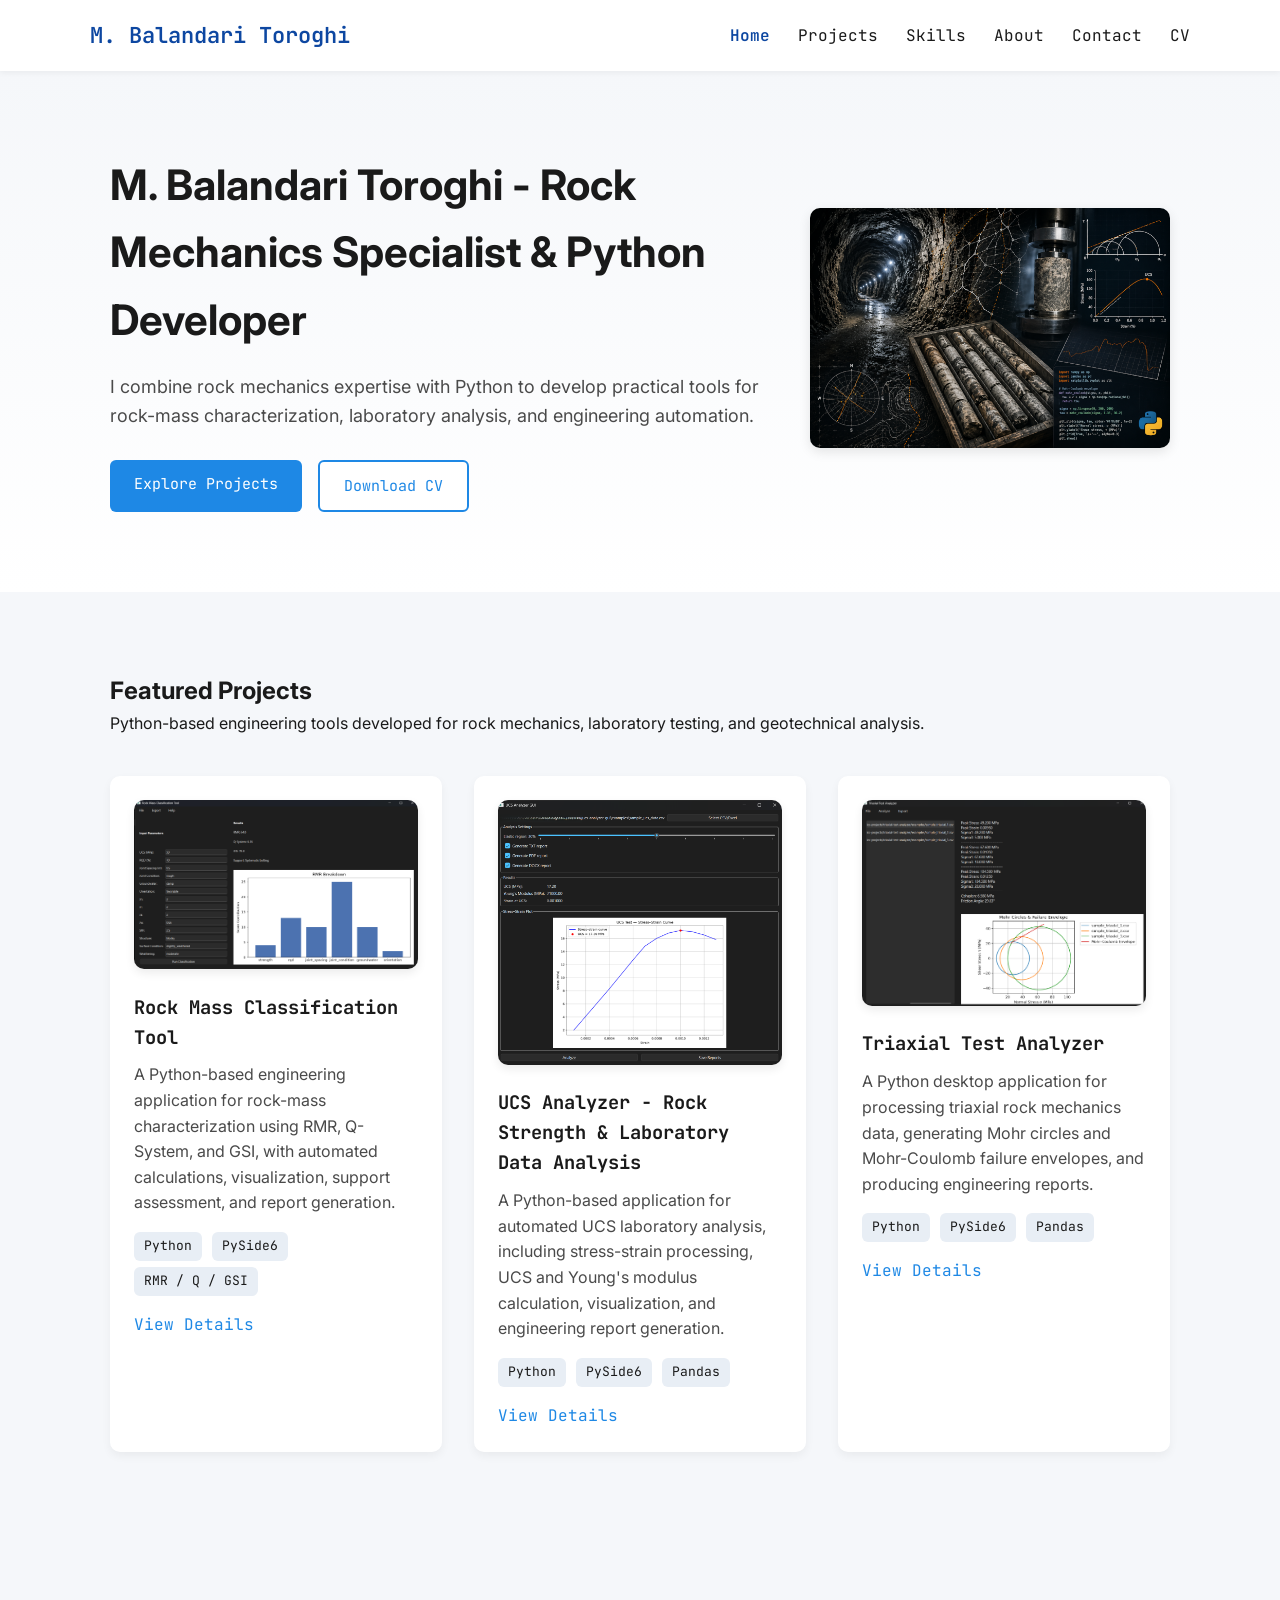
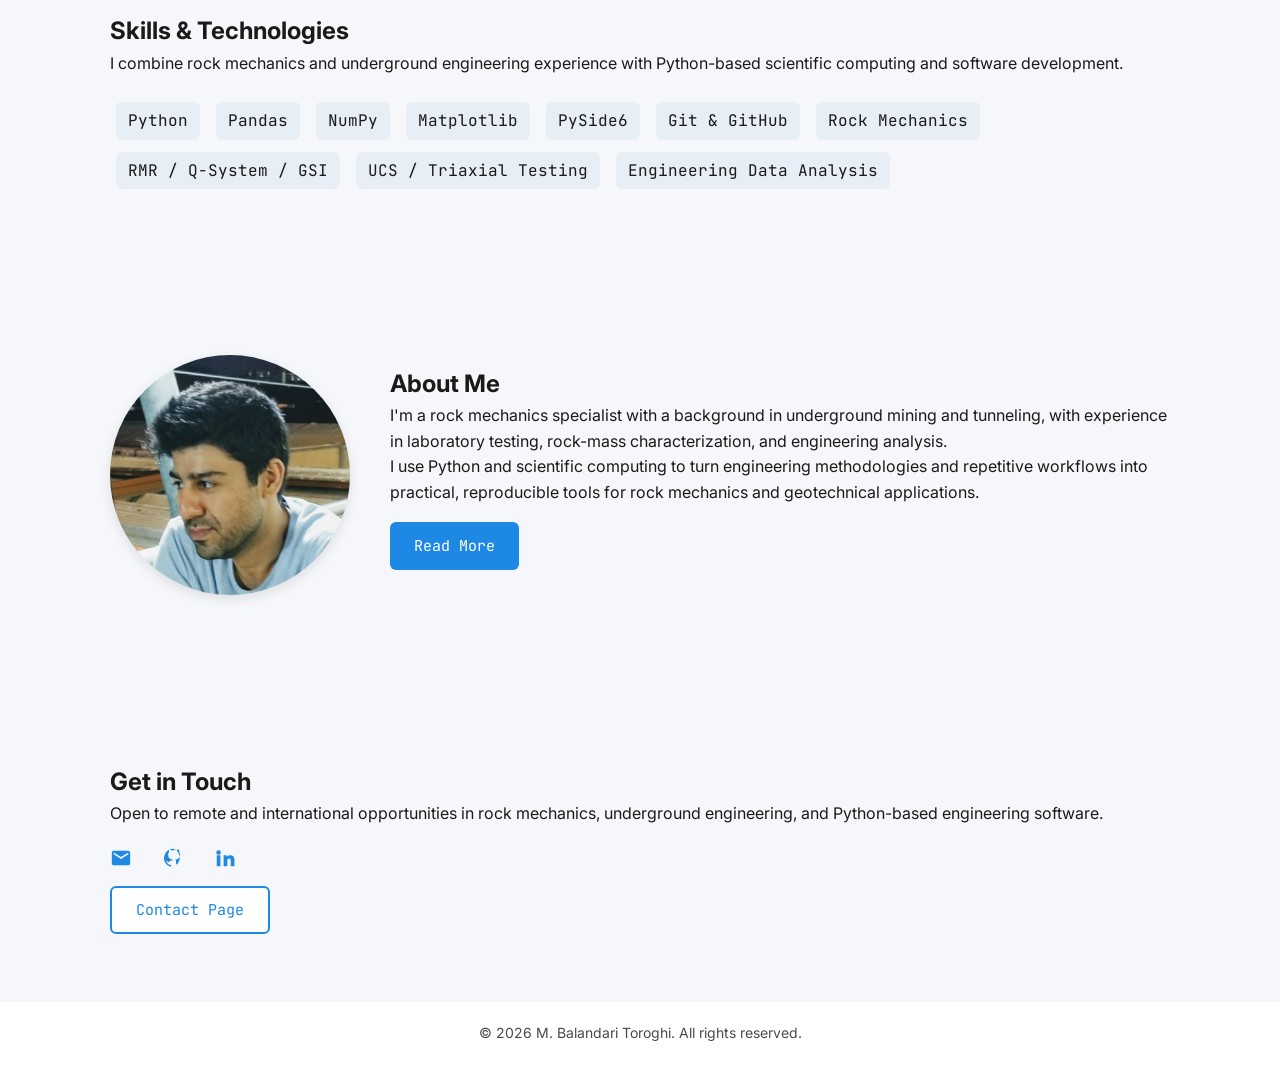
==== commit 8388719a: "enhance ucs analyzer projec's page wording" ====
--- a/index.html
+++ b/index.html
@@ -99,7 +99,7 @@
                         <div class="project-image">
                             <img src="assets/img/projects/ucs-analyzer.png" alt="UCS Analyzer Screenshot">
                         </div>
-                        <h3>UCS Analyzer</h3>
+                        <h3>UCS Analyzer - Rock Strength & Laboratory Data Analysis</h3>
                         <p>
                             A Python-based application for automated UCS laboratory analysis, including stress-strain
                             processing, UCS and Young's modulus calculation, visualization, and engineering report
